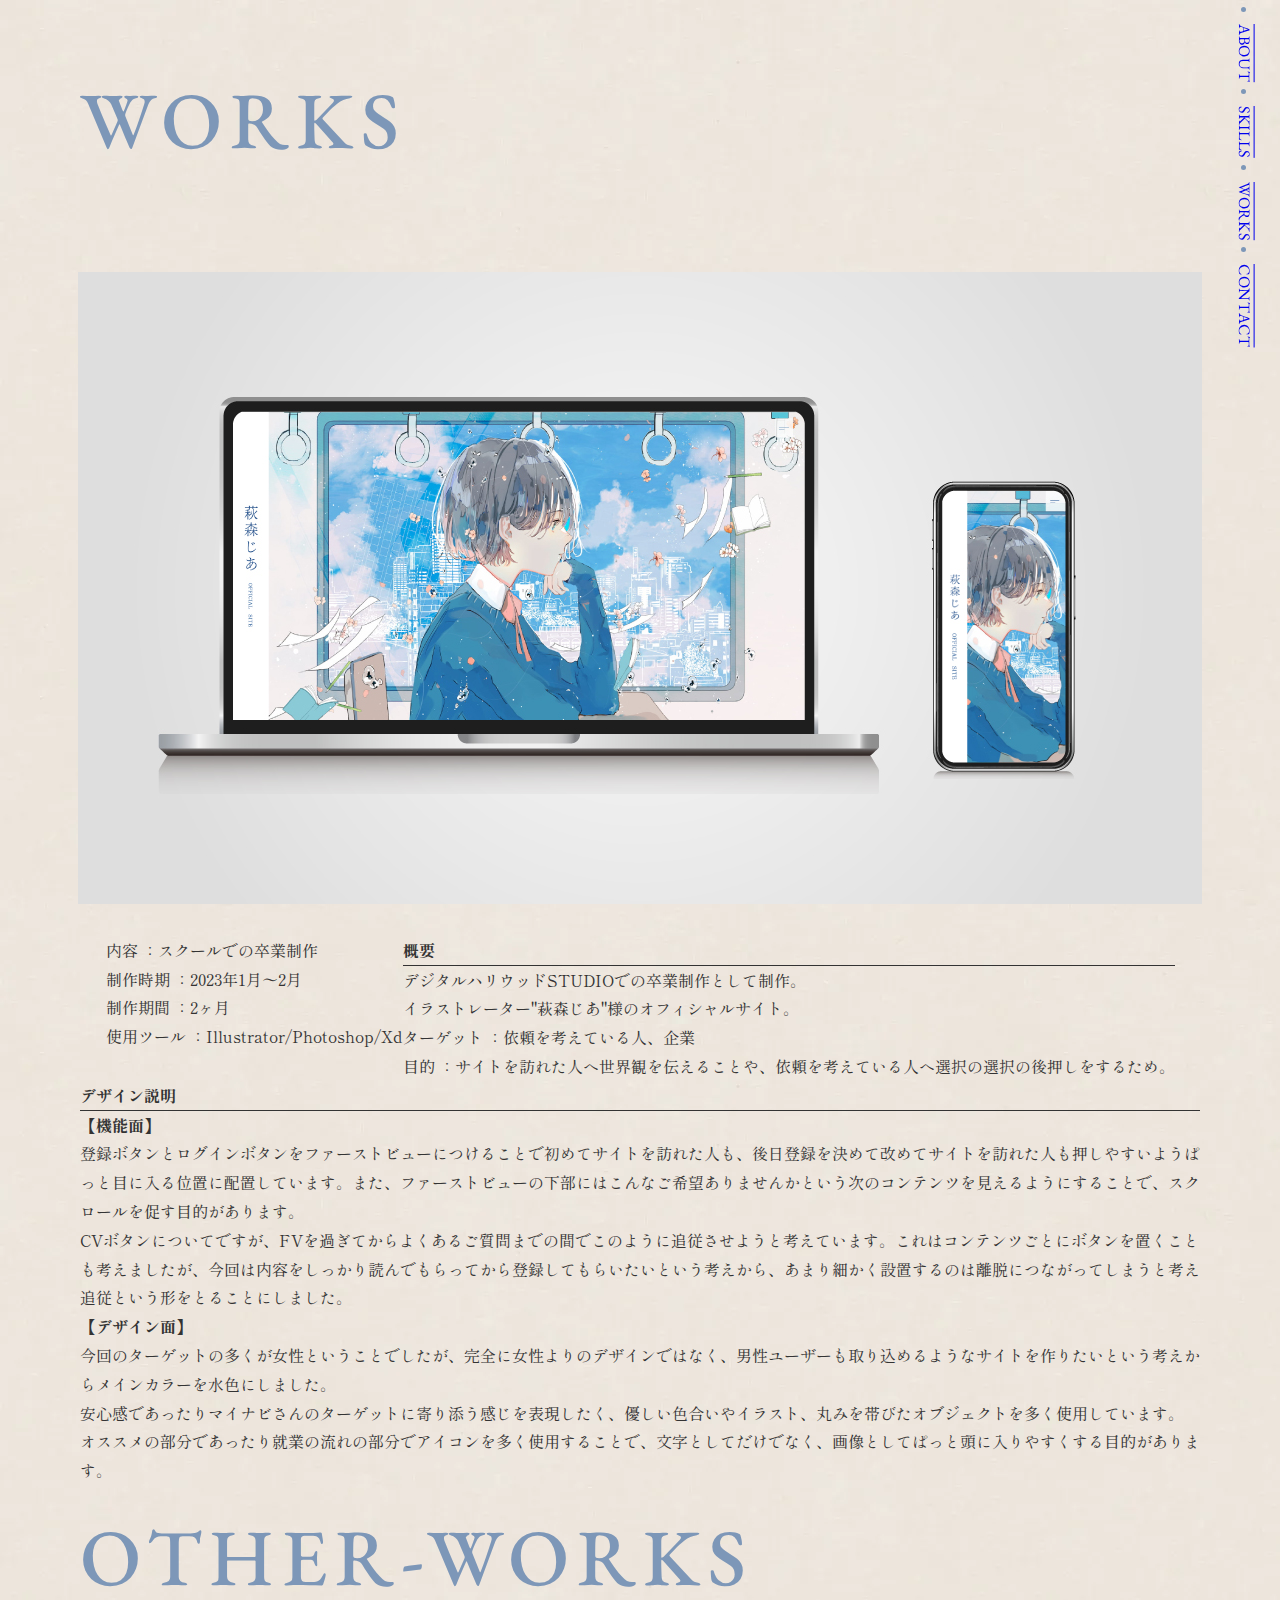
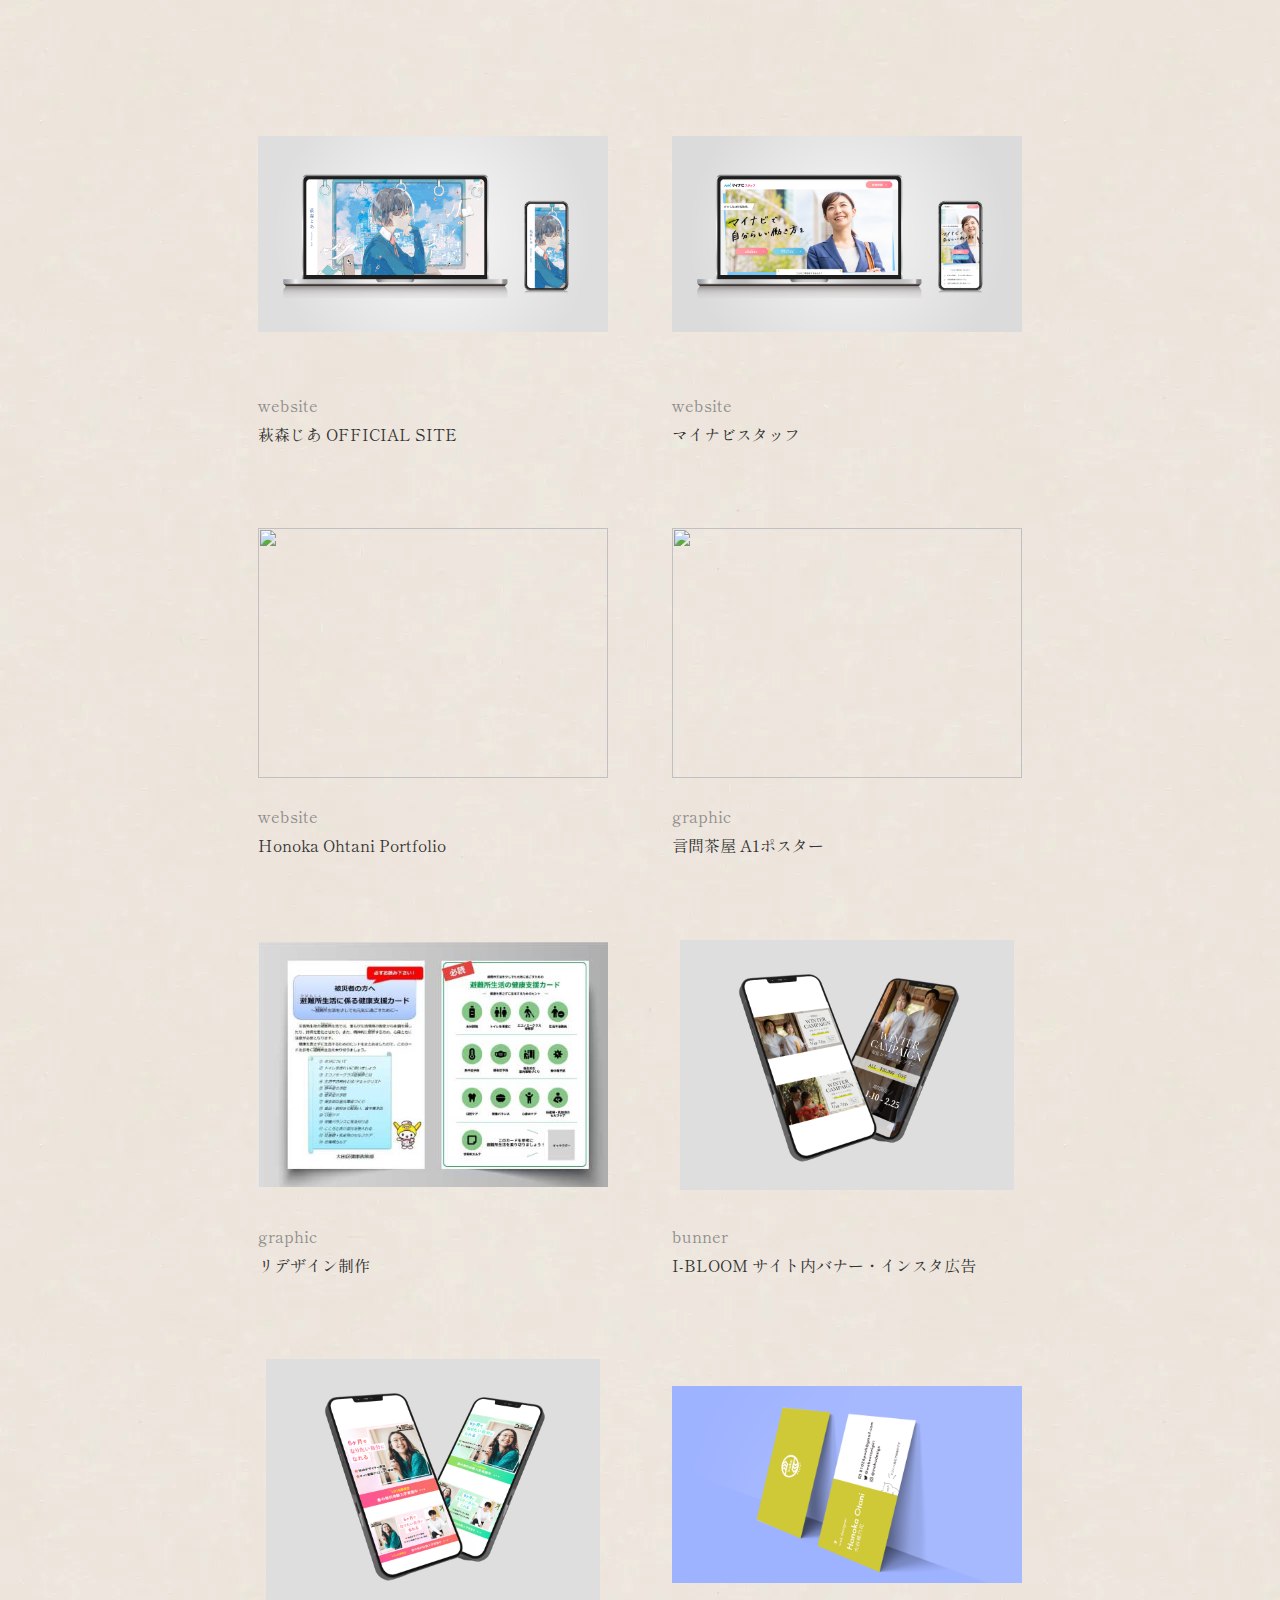
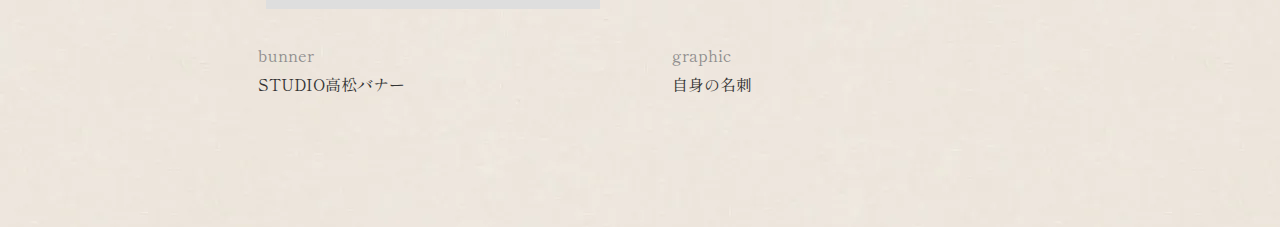
==== work1.html @ 738d22b2 "Added asset image" ====
<!DOCTYPE html>
<html lang="ja">
  <head>
    <meta charset="utf-8">
    <meta name="viewport" content="width=device-width,initial=scale=1" />
    <meta
      name="description"
      content="大谷穂乃花のポートフォリオサイトです。"
    />
    <meta property="og:url" content="http://www.mySite.com/" />
    <meta property="og:title" content="Honoka Ohtani Portfolio site" />
    <meta property="og:type" content="website" />
    <meta property="og:image" content=".jpg" />
    <meta property="og:site_name" content="Honoka Ohtani Portfolio site" />
    <meta property="og:locale" content="ja-JP" />
    <meta
      property="og:description"
      content="大谷穂乃花のポートフォリオサイトです。"
    />
    <meta name="twitter:card" content="summary" />
    <title>Honoka Ohtani Portfolio site</title>
    <link
      rel="stylesheet"
      href="https://cdnjs.cloudflare.com/ajax/libs/tailwindcss/2.2.19/tailwind.min.css"
    />
    <link rel="stylesheet" href="assets/css/reset.css" />
    <link rel="stylesheet" href="assets/css/style.css" />
    <link rel="stylesheet" href="assets/css/works.css" />
   
  </head>
  <body>
    <header>
      <section class="header" >
        <ul class="header-items" id="page-link">
         <li class="header-item">
          <a href=#about>
            ABOUT
          </a>
         </li>
         <li class="header-item">
          <a href=#skills>
            SKILLS
          </a>
         </li>
         <li class="header-item">
          <a href=#works>
            WORKS
          </a>
         </li>
         <li class="header-item">
          <a href=#contact>
            CONTACT
          </a>
         </li>
        </ul>
      </section>
    </header>
    <main class="works-page">
      <section class="work">
      <h2 class="section-title" id="works">
        WORKS
      </h2>
      <section class="work-wrapper max-w-screen-lg mx-auto w-full">
        <div class="mb-20">
          <img src="assets/img/work1.jpg" class="work-image w-full">
        </div>
        <div class="contents-wrap w-full mb-32">
          <dl class="contents-item">
            <dt class="contents-item__dt">
              内容
          </dt>
            <dd class="w-archive-item__dd">
              スクールでの卒業制作
            </dd>
          </dl> 
          <dl class="contents-item">
            <dt class="contents-item__dt">
              制作時期
          </dt>
            <dd class="w-archive-item__dd">
              2023年1月〜2月
            </dd>
          </dl> 
          <dl class="contents-item">
            <dt class="contents-item__dt">
              制作期間
          </dt>
            <dd class="w-archive-item__dd">
              2ヶ月
            </dd>
          </dl> 
          <dl class="contents-item">
            <dt class="contents-item__dt">
              使用ツール
          </dt>
            <dd class="w-archive-item__dd">
              Illustrator/Photoshop/Xd
            </dd>
          </dl> 
        </div> 
        <div class="contents-wrap w-full mb-28">
          <div class="detail-wrap">
            <h3 class="detail text-xl mb-8">概要</h3> 
            <p class="detail-text">
             デジタルハリウッドSTUDIOでの卒業制作として制作。<br>
             イラストレーター"萩森じあ"様のオフィシャルサイト。
            </p>
          </div>
          <div class="w-detail-wrap">
            <dl class="w-detail-item">
              <dt class="w-detail-item__dt">
               ターゲット
            </dt>
            <div class="w-detail__targer">
              <dd class="detail-item__dd">
                依頼を考えている人、企業
              </dd>
            </div>
            </dl> 
            <dl class="w-detail-item">
              <dt class="w-detail-item__dt">
               目的
            </dt>
              <dd class="detail-item__dd">
                サイトを訪れた人へ世界観を伝えることや、依頼を考えている人へ選択の選択の後押しをするため。
              </dd>
            </dl> 
          </div>
        </div>
        <div class="contents-wrap w-full mb-28">
          <h3 class="detail text-xl mb-8">デザイン説明</h3>
         <div class="detail-text">
          <h4>【機能面】</h4>
          <p class="detail-text__p">
            登録ボタンとログインボタンをファーストビューにつけることで初めてサイトを訪れた人も、後日登録を決めて改めてサイトを訪れた人も押しやすいようぱっと目に入る位置に配置しています。また、ファーストビューの下部にはこんなご希望ありませんかという次のコンテンツを見えるようにすることで、スクロールを促す目的があります。 
          </p>
          <p class="detail-text__p mb-8">
            CVボタンについてですが、FVを過ぎてからよくあるご質問までの間でこのように追従させようと考えています。これはコンテンツごとにボタンを置くことも考えましたが、今回は内容をしっかり読んでもらってから登録してもらいたいという考えから、あまり細かく設置するのは離脱につながってしまうと考え追従という形をとることにしました。
          </p>
          <h4>【デザイン面】</h4>
          <p class="detail-text__p">
            今回のターゲットの多くが女性ということでしたが、完全に女性よりのデザインではなく、男性ユーザーも取り込めるようなサイトを作りたいという考えからメインカラーを水色にしました。
          </p>
          <p class="detail-text__p">
            安心感であったりマイナビさんのターゲットに寄り添う感じを表現したく、優しい色合いやイラスト、丸みを帯びたオブジェクトを多く使用しています。
          </p>
          <p class="detail-text__p">
            オススメの部分であったり就業の流れの部分でアイコンを多く使用することで、文字としてだけでなく、画像としてぱっと頭に入りやすくする目的があります。
          </p>
         </div>  
        </div>
      </section>
        <section class="other-works mt-32">
          <h2 class="section-title">
            OTHER-WORKS
          </h2>
        <div class="work-wrapper">
          <div class="work-items">
             <a href="work1.html"><img src="assets/img/work1.jpg" class="work-image" width="350" height="250"></a>
              <p class="work-category">
                website
              </p>
              <p class="work-detail">
                萩森じあ&nbsp;OFFICIAL&nbsp;SITE
              </p>
          </div> 
          <div class="work-items">    
            <a href="work2.html"><img src="assets/img/work2.jpg" class="work-image" width="350" height="250"></a>
            <p class="work-category">
              website
            </p>
            <p class="work-detail">
              マイナビスタッフ
            </p>
          </div>  
          <div class="work-items">
            <a href="work3.html"><img src="assets/img/work3.jpg" class="work-image" width="350" height="250"></a>
            <p class="work-category">
              website
            </p>
            <p class="work-detail">
              Honoka&nbsp;Ohtani&nbsp;Portfolio
            </p>
          </div> 
          <div class="work-items">
            <a href="work4.html"><img src="assets/img/work4.jpg" class="work-image" width="350" height="250"></a>
            <p class="work-category">
              graphic
            </p>
            <p class="work-detail">
              言問茶屋&nbsp;A1ポスター
            </p>
          </div>
          <div class="work-items">
            <a href="work5.html"><img src="assets/img/work5.jpg" class="work-image" width="350" height="250"></a>
            <p class="work-category">
              graphic
            </p>
            <p class="work-detail">
              リデザイン制作
            </p>
          </div>
          <div class="work-items">
            <a href="work6.html"><img src="assets/img/work6.jpg" class="work-image" width="350" height="250"></a>
            <p class="work-category">
              bunner
            </p>
            <p class="work-detail">
              I-BLOOM&nbsp;サイト内バナー・インスタ広告
            </p>
          </div> 
          <div class="work-items">              
            <a href="work7.html"><img src="assets/img/work7.jpg" class="work-image" width="350" height="250"></a>
            <p class="work-category">
             bunner
            </p>
            <p class="work-detail">
             STUDIO高松バナー
            </p>
          </div>   
          <div class="work-items">          
            <a href="work8.html"><img src="assets/img/work9.png" class="work-image" width="350" height="250"></a>
            <p class="work-category">
              graphic
            </p>
            <p class="work-detail">
              自身の名刺
            </p>
          </div>        
         </div>
         </section>
    </main>
    <footer></footer>
  </body>
  <script src="https://code.jquery.com/jquery-3.4.1.min.js" integrity="sha256-CSXorXvZcTkaix6Yvo6HppcZGetbYMGWSFlBw8HfCJo=" crossorigin="anonymous"></script>
<script src="https://coco-factory.jp/ugokuweb/wp-content/themes/ugokuweb/data/8-2-2/js/8-2-2.js"></script>
</html>
---- assets/css/style.css ----
@charset "UTF-8";


@import url('https://fonts.googleapis.com/css2?family=EB+Garamond:wght@400;500&family=Outfit:wght@700&family=Playfair+Display:wght@700;900&family=Shippori+Mincho:wght@400;500&display=swap');



body{
  font-family: 'Shippori Mincho', serif;
  font-weight:400;
  color:#7d97b8;
  background-image: url(../img/bg.webp);
  letter-spacing: .05;
  line-height:1.8;
}
.first-view{
  height:100vh;
}

.header-items{
  display: flex;
    flex-direction: row;
    height: 100%;
    padding-top: 1.5rem;
    position: fixed;
    right: 1.4rem;
    top: 0;
    writing-mode: vertical-lr;
    z-index: 10;
}
.header-item{
  font-family: 'EB Garamond', serif;
  letter-spacing: 0.04em;
  margin-bottom: 1.5rem;
  font-size:1rem;
}
.fv-wrapper{
  position:relative;
}
.title-copy{
  position:absolute;
  transform: translateY(50%);
  font-size:10rem;
  padding-left:10vw;
  line-height: 1;
  z-index:10;
  font-family: 'Playfair Display', serif;
}
.background-copy{
  position:absolute;
  top:55vh;
  right:0;
  font-size:10rem;
  line-height: 0.8;
  color: transparent;
  -webkit-text-stroke: 1px #7d97b8;
  text-stroke: 1px #7d97b8;
  z-index:1;
  text-align: right;
  font-family: 'Playfair Display', serif;
  font-weight:700;
}


.section-title{
  font-size:5rem;
  margin-bottom:5rem;
  font-family: 'EB Garamond', serif;
  font-weight:500;
  letter-spacing: 0.1em;
}
.container{
  max-width:1280px;
  margin-top:20rem;
  margin-left: auto;
  margin-right: auto; 
}
.about{
  margin-top:15rem;
}

.about-wrapper{
  display:flex;
  justify-content: space-between;
  padding:0 5rem;
}
.about-img{
  border:solid 1px #7d97b8; 
  height:450px;
}
.introduction{
  margin-left:5rem;
}
.introduction__name{
  display:flex;
  margin:3rem 0;
  align-items: center;
}
.name{
  font-size:2rem;
}
.sns-icon{
  display:flex;
  align-items: flex-end;
}
.sns-icons__item{
  object-fit: cover;
    height: 1.2rem;
    margin: 0 1rem;
    width: auto;
}
.introduction__sentence{
  transform:translateY(20%);
}

@media screen and (max-width: 768px) {
  .about-wrapper{
    display:block;
    justify-content: space-between;
    padding:0 5rem;
  }
  .introduction{
    margin-left:0;
  }
  .introduction__name{
    display:flex;
    justify-content: space-between;
  }
 
}

.skill-wrapper{
  padding:0 6rem;
}
.skill-item{
  margin-bottom:4rem;
}
.skill-title{
  border-bottom:solid 1px #7d97b8;
  margin-bottom:3rem;
}
.skill-item-number{
  font-size:1rem;
  margin-right:1rem;
}
.skill-item-content{
  position:relative;
  font-size:3rem;
  font-family: 'EB Garamond', serif;
  font-weight:400;
  letter-spacing: 0.03em;
}
.skill-item-description__wrapper{
  margin:0 2rem;
}
.tools{
  margin-top:2rem;
  font-size:0.8rem;
  color:#8D8C8C;
}


.work-wrapper{
  display:flex;
  justify-content: center;
  flex-wrap:wrap
}
.work-items{
  margin:0 2rem;
  margin-bottom:5rem;
}
.work-image{
  margin-bottom:1.5rem;
  object-fit: contain;
}
.work-category{
  color:#8D8C8C;
}

.Form {
  margin-left: auto;
  margin-right: auto;
  max-width: 1520px;
  text-align: left;
}
@media screen and (max-width: 768px) {
  .Form {
    padding-top:5rem;
    margin: 0 3rem;
  }
}
.contact-message__text{
  margin: 5rem 4.5vw 7rem;
}
.Form-Item {
  margin:0 auto;
  padding-top: 24px;
  padding-bottom: 24px;
  justify-content: center;
}
@media screen and (max-width: 480px) {
  .contact-message__text{
    margin: 1rem 4.5vw;
  }
  .Form-Item {
    padding-left: 14px;
    padding-right: 14px;
    padding-top: 16px;
    padding-bottom: 16px;
    flex-wrap: wrap;
  }
}

@media screen and (max-width: 480px) {
  .Form-Item-Label {
    max-width: inherit;
    display: flex;
    align-items: center;
    font-size: 15px;
  }
}
@media screen and (max-width: 480px) {
  .Form-Item-Label.isMsg {
    margin-top: 0;
  }
}

@media screen and (max-width: 768px) {
  .Form-Item-Label-Required {
    border-radius: 4px;
    padding-top: 4px;
    padding-bottom: 4px;
    width: 32px;
  }
}
.Form-Item-Input{
  border: 1px solid #7d97b8;
  margin-left: 40px;
  padding-left: 1em;
  padding-right: 1em;
  height: 48px;
  flex: 1;
  max-width: 500px;
  font-size: 18px;
}
@media screen and (max-width: 768px) {
  .Form-Item-Input {
    margin-left: 0;
    margin-top: 18px;
    margin-left:0;
    height: 40px;
    flex: inherit;
    font-size: 15px;
  }
}
.Form-Item-Textarea {
  border: 1px solid #7d97b8;
  margin-left: 40px;
  padding-left: 1em;
  padding-right: 1em;
  height: 216px;
  flex: 1;
  width: 100%;
  max-width: 500px;
  font-size: 18px;
}
@media screen and (max-width: 768px) {
  .Form-Item-Textarea {
    margin-top: 18px;
    margin-left: 0;
    height: 200px;
    flex: inherit;
    font-size: 15px;
  }
}
.sp{
  display:none;
}
@media screen and (max-width: 768px) {
  .sp{
    display:block;
  }
}

.button1{
  border:solid 1px #7d97b8;
}
.button1__box{
  padding:1rem 4rem;
  letter-spacing: .5em;
}

.footer{ 
  text-align: center;
}
.footer-message{
  font-size: 4rem;
}
---- assets/css/works.css ----
@charset "UTF-8";

.works-page{
  margin:3rem 5rem;
}
.work-wrapper{
  color:#333;
}
.contents-wrap{
  text-align: left;
}
.contents-item{
  display:flex;
}
.contents-item__dt:after{
  content:"：";
}
.w-detail-item{
  display:flex;
}
.w-detail-item__dt:after{
  content:"：";
}
.detail{
 border-bottom:solid 1px #333; ; 
}
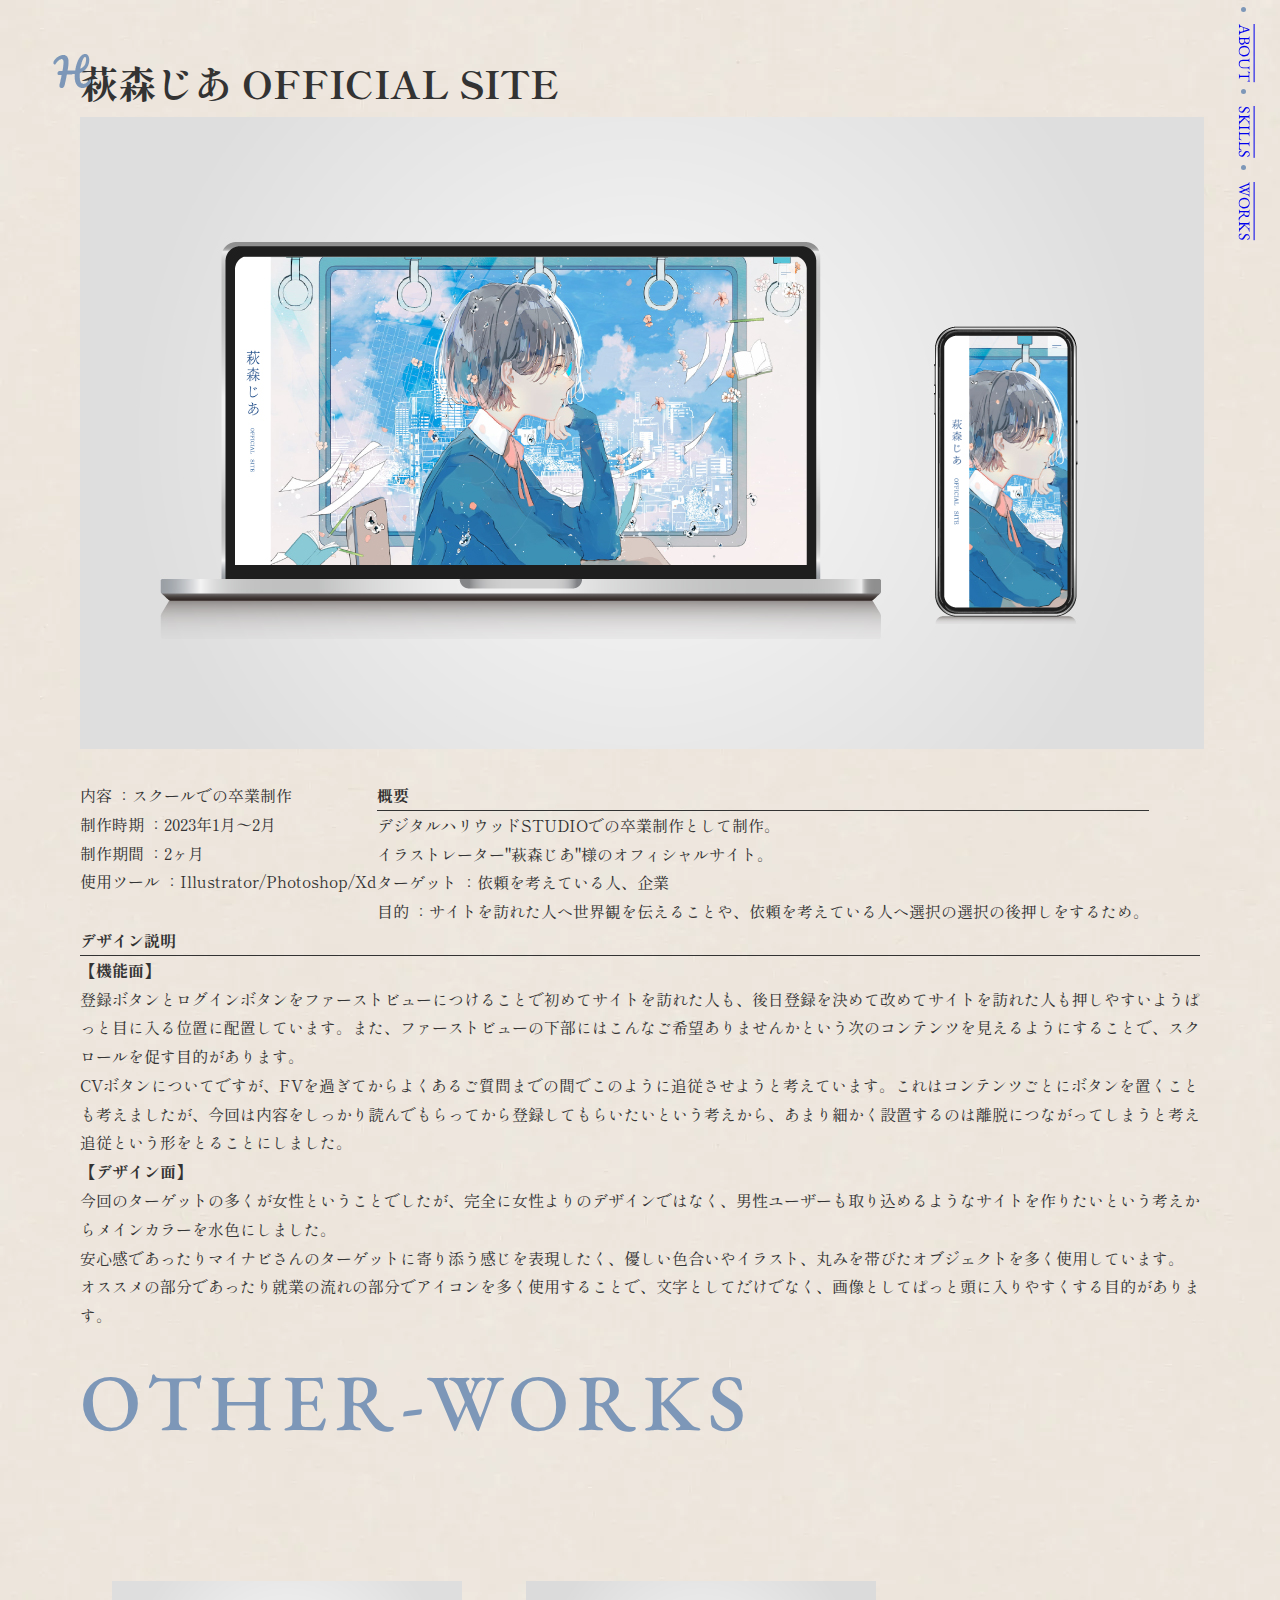
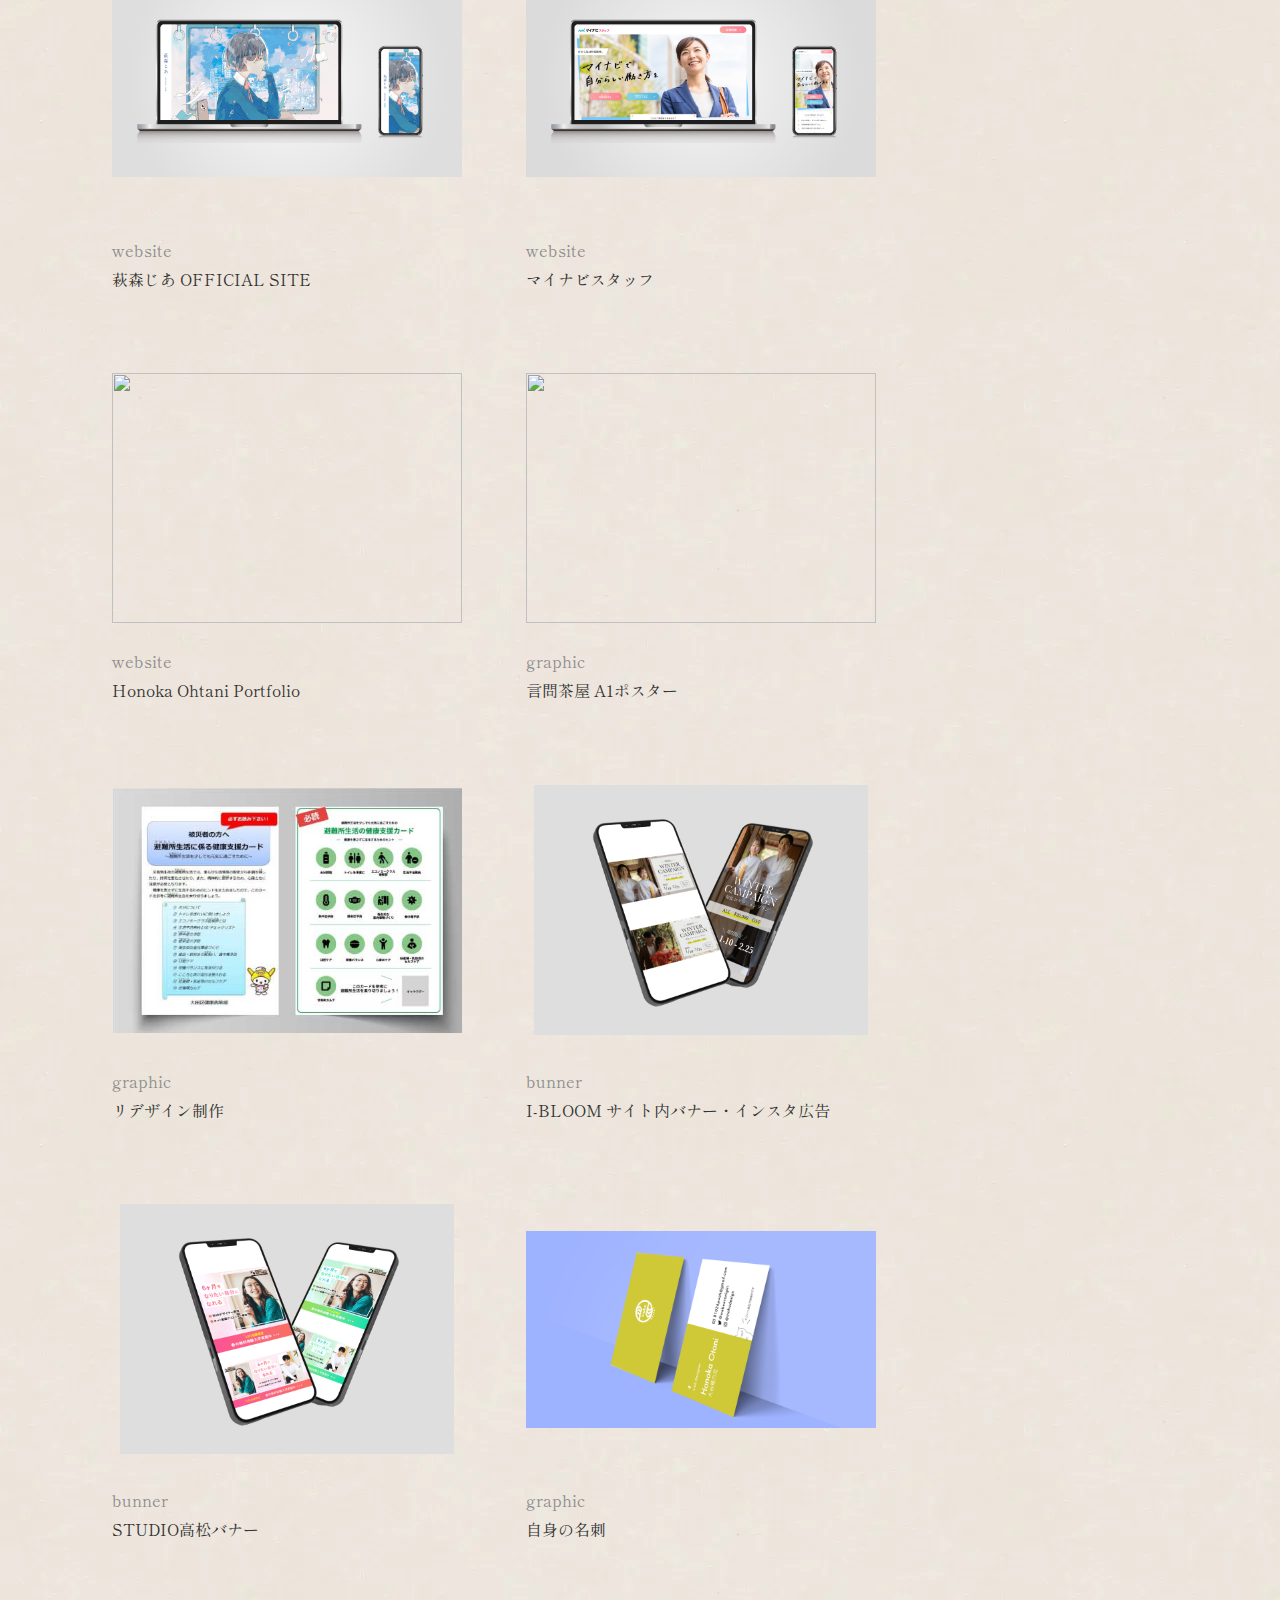
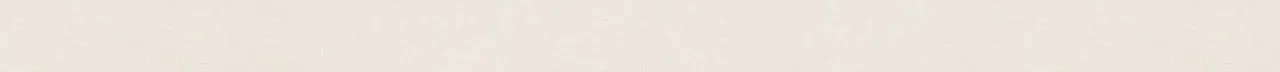
==== commit 586216e3: "add work-page" ====
--- a/work1.html
+++ b/work1.html
@@ -31,8 +31,13 @@
   <body>
     <header>
       <section class="header" >
+        <div class="logo">
+          <a href="index.html">
+            <img src="assets/img/logo.png">
+          </a>
+        </div>
         <ul class="header-items" id="page-link">
-         <li class="header-item">
+         <li class="header-item pt-4">
           <a href=#about>
             ABOUT
           </a>
@@ -45,11 +50,6 @@
          <li class="header-item">
           <a href=#works>
             WORKS
-          </a>
-         </li>
-         <li class="header-item">
-          <a href=#contact>
-            CONTACT
           </a>
          </li>
         </ul>
@@ -57,10 +57,10 @@
     </header>
     <main class="works-page">
       <section class="work">
-      <h2 class="section-title" id="works">
-        WORKS
-      </h2>
-      <section class="work-wrapper max-w-screen-lg mx-auto w-full">
+        <section class="work-wrapper max-w-screen-lg mx-auto w-full">
+        <h2 class="work-title pb-16" id="works">
+          萩森じあ OFFICIAL SITE
+        </h2>
         <div class="mb-20">
           <img src="assets/img/work1.jpg" class="work-image w-full">
         </div>
--- a/assets/css/style.css
+++ b/assets/css/style.css
@@ -12,6 +12,13 @@
   background-image: url(../img/bg.webp);
   letter-spacing: .05;
   line-height:1.8;
+}
+.logo{
+  padding-left:3rem;
+  position:fixed
+}
+.index-logo{
+  padding-top:3rem;
 }
 .first-view{
   height:100vh;
@@ -162,7 +169,7 @@
 
 .work-wrapper{
   display:flex;
-  justify-content: center;
+  justify-content: left;
   flex-wrap:wrap
 }
 .work-items{
@@ -177,118 +184,7 @@
   color:#8D8C8C;
 }
 
-.Form {
-  margin-left: auto;
-  margin-right: auto;
-  max-width: 1520px;
-  text-align: left;
-}
-@media screen and (max-width: 768px) {
-  .Form {
-    padding-top:5rem;
-    margin: 0 3rem;
-  }
-}
-.contact-message__text{
-  margin: 5rem 4.5vw 7rem;
-}
-.Form-Item {
-  margin:0 auto;
-  padding-top: 24px;
-  padding-bottom: 24px;
-  justify-content: center;
-}
-@media screen and (max-width: 480px) {
-  .contact-message__text{
-    margin: 1rem 4.5vw;
-  }
-  .Form-Item {
-    padding-left: 14px;
-    padding-right: 14px;
-    padding-top: 16px;
-    padding-bottom: 16px;
-    flex-wrap: wrap;
-  }
-}
 
-@media screen and (max-width: 480px) {
-  .Form-Item-Label {
-    max-width: inherit;
-    display: flex;
-    align-items: center;
-    font-size: 15px;
-  }
-}
-@media screen and (max-width: 480px) {
-  .Form-Item-Label.isMsg {
-    margin-top: 0;
-  }
-}
-
-@media screen and (max-width: 768px) {
-  .Form-Item-Label-Required {
-    border-radius: 4px;
-    padding-top: 4px;
-    padding-bottom: 4px;
-    width: 32px;
-  }
-}
-.Form-Item-Input{
-  border: 1px solid #7d97b8;
-  margin-left: 40px;
-  padding-left: 1em;
-  padding-right: 1em;
-  height: 48px;
-  flex: 1;
-  max-width: 500px;
-  font-size: 18px;
-}
-@media screen and (max-width: 768px) {
-  .Form-Item-Input {
-    margin-left: 0;
-    margin-top: 18px;
-    margin-left:0;
-    height: 40px;
-    flex: inherit;
-    font-size: 15px;
-  }
-}
-.Form-Item-Textarea {
-  border: 1px solid #7d97b8;
-  margin-left: 40px;
-  padding-left: 1em;
-  padding-right: 1em;
-  height: 216px;
-  flex: 1;
-  width: 100%;
-  max-width: 500px;
-  font-size: 18px;
-}
-@media screen and (max-width: 768px) {
-  .Form-Item-Textarea {
-    margin-top: 18px;
-    margin-left: 0;
-    height: 200px;
-    flex: inherit;
-    font-size: 15px;
-  }
-}
-.sp{
-  display:none;
-}
-@media screen and (max-width: 768px) {
-  .sp{
-    display:block;
-  }
-}
-
-.button1{
-  border:solid 1px #7d97b8;
-}
-.button1__box{
-  padding:1rem 4rem;
-  letter-spacing: .5em;
-}
 
 .footer{ 
   text-align: center;
--- a/assets/css/works.css
+++ b/assets/css/works.css
@@ -2,6 +2,10 @@
 
 .works-page{
   margin:3rem 5rem;
+}
+.work-title{
+  font-size:2.4rem;
+  text-align:left;
 }
 .work-wrapper{
   color:#333;
@@ -24,3 +28,7 @@
 .detail{
  border-bottom:solid 1px #333; ; 
 }
+.link-text{
+  font-weight:600;
+  border-bottom:solid 1px #333
+}
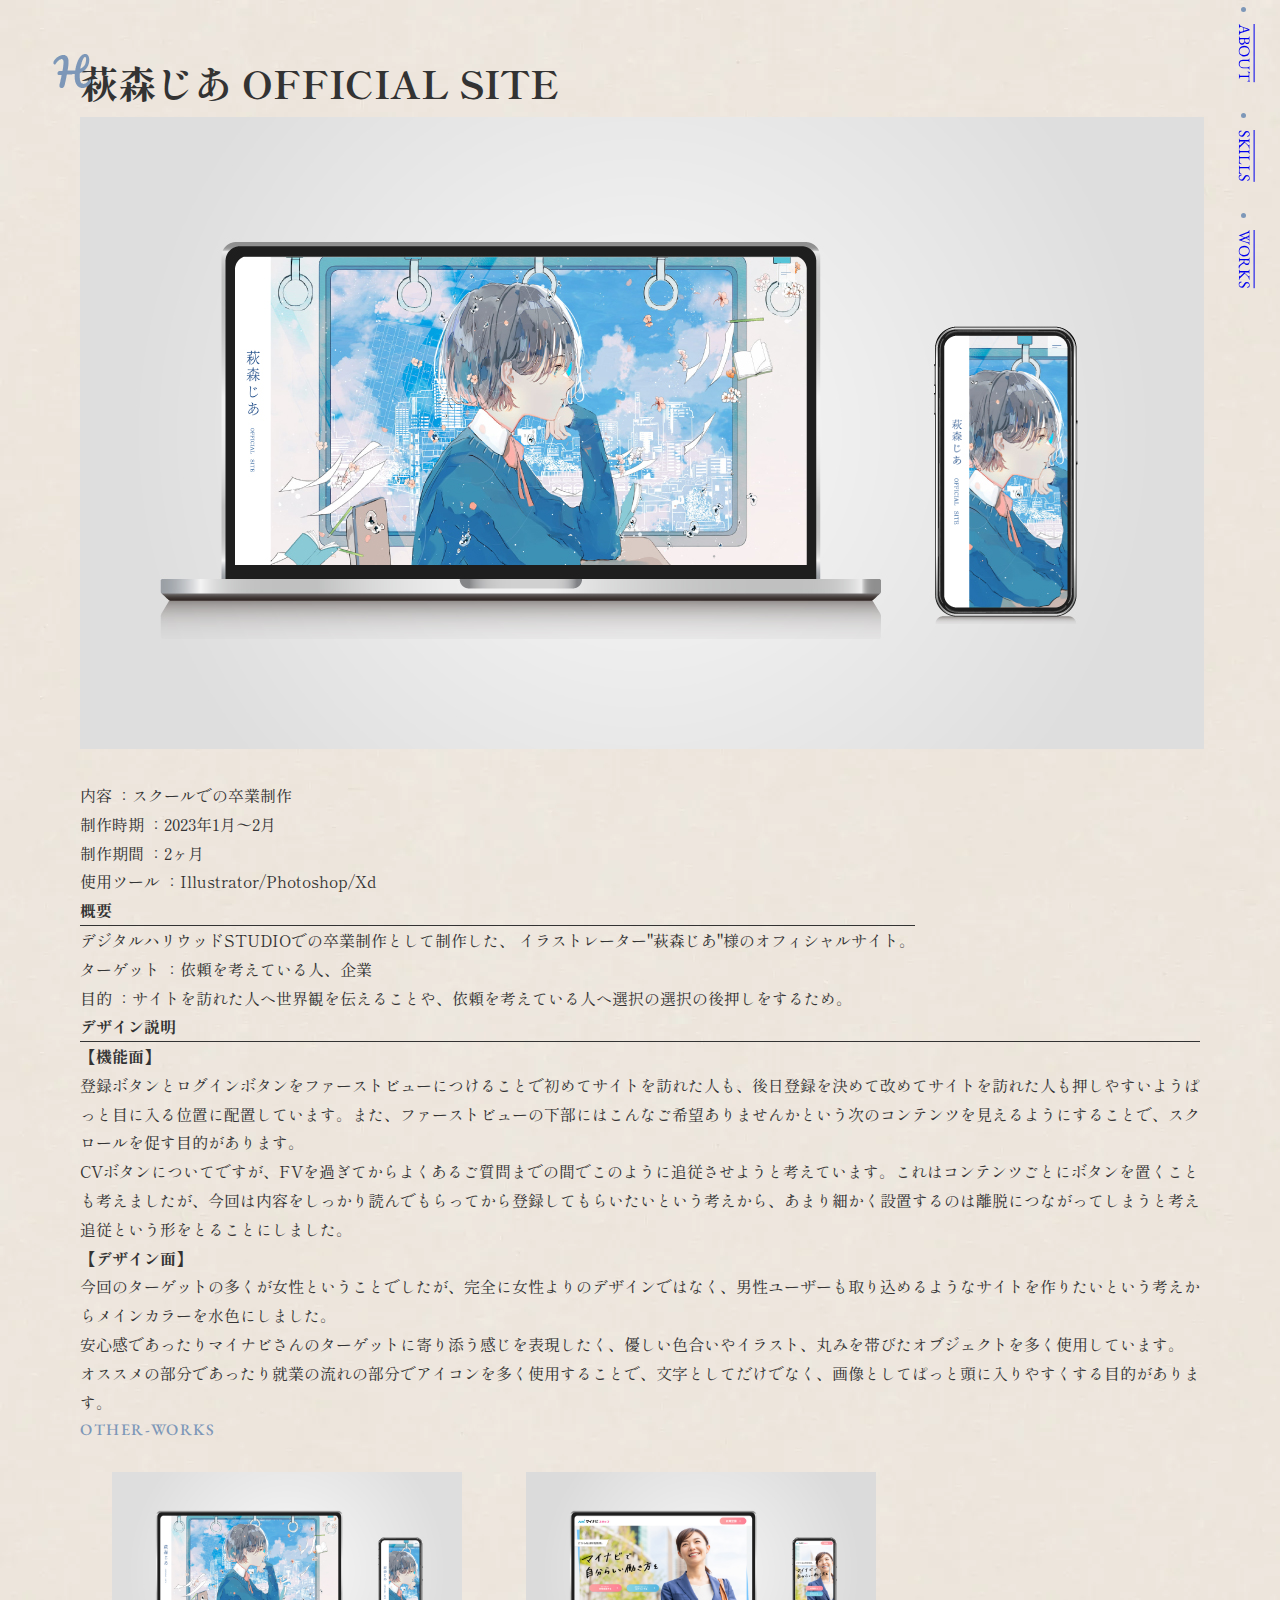
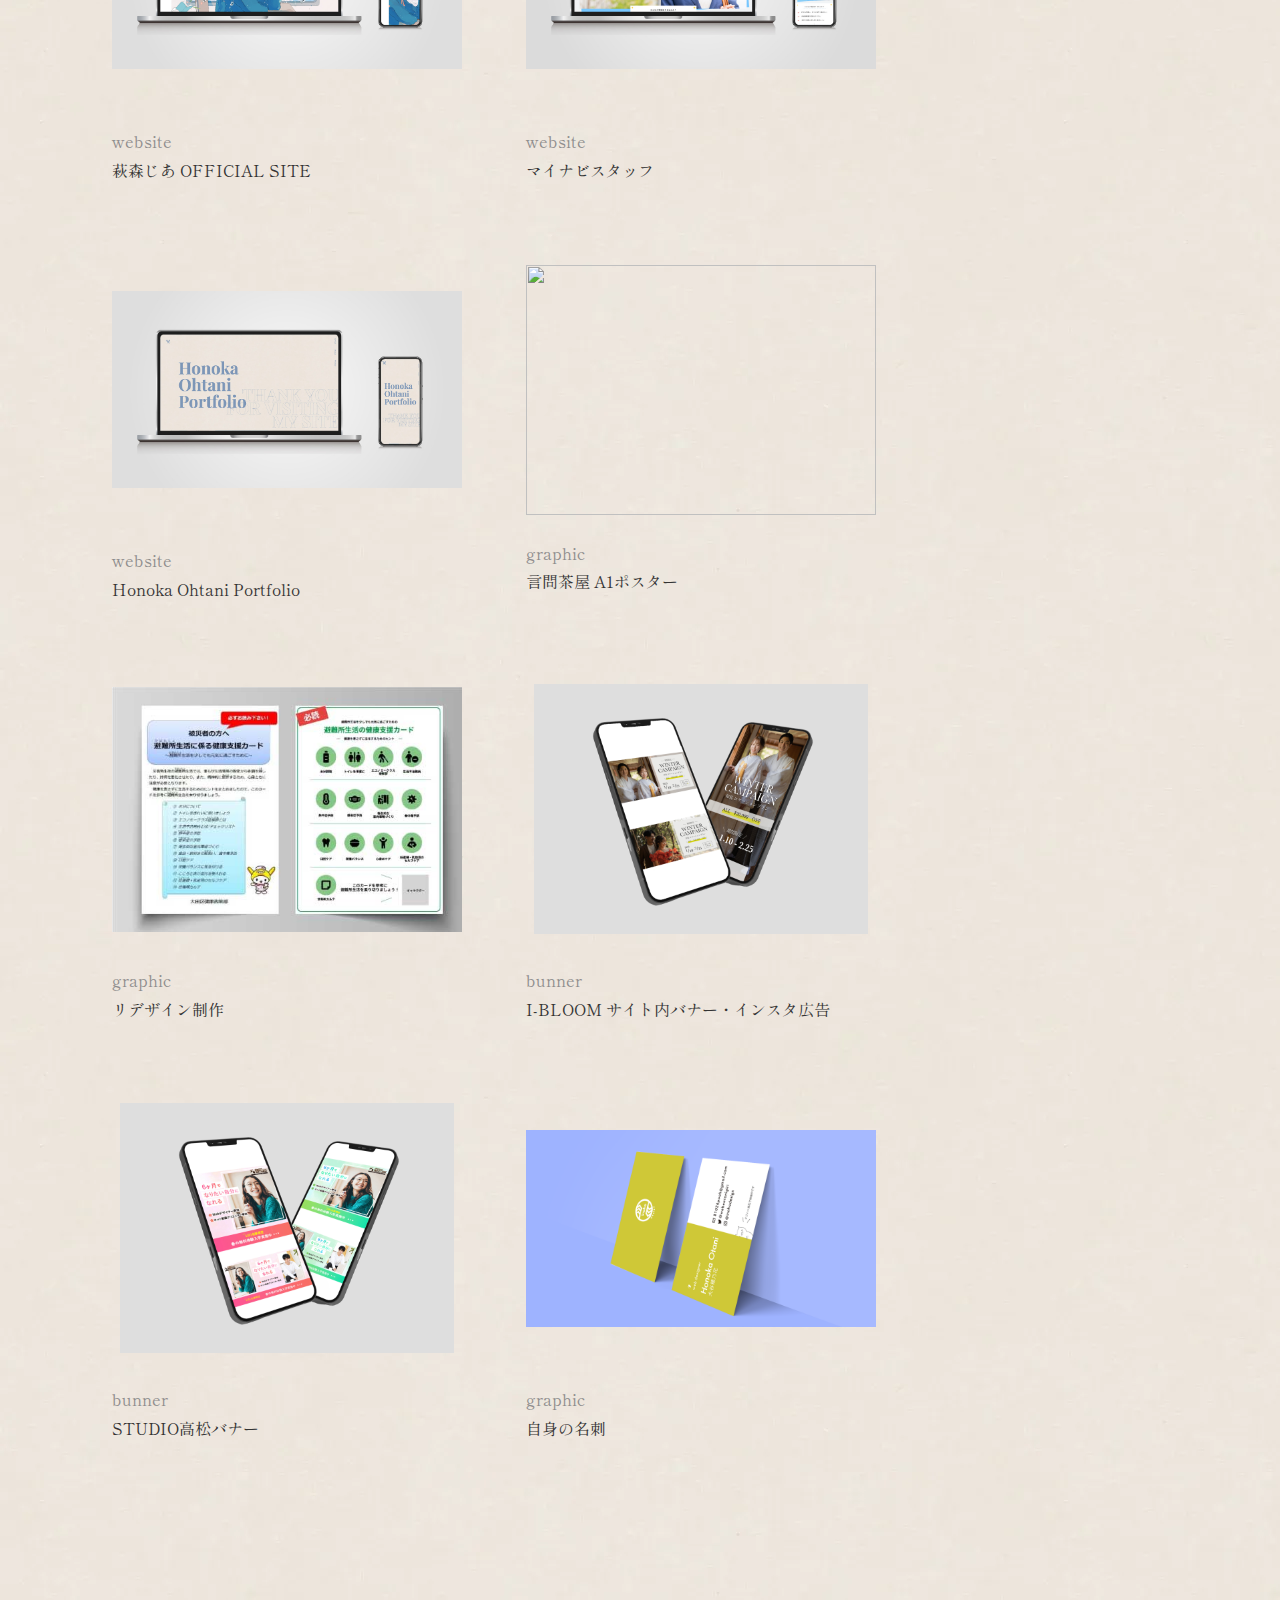
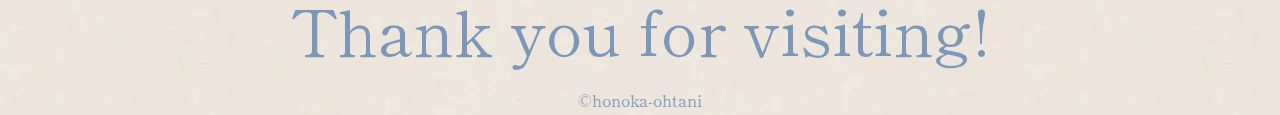
==== commit 89d06eca: "add favicon" ====
--- a/work1.html
+++ b/work1.html
@@ -19,6 +19,8 @@
     />
     <meta name="twitter:card" content="summary" />
     <title>Honoka Ohtani Portfolio site</title>
+    <link rel="icon" href="assets/img/favicon.ico">
+    <link rel="apple-touch-icon" href="assets/img/apple-touch-icon.png" sizes="180x180">
     <link
       rel="stylesheet"
       href="https://cdnjs.cloudflare.com/ajax/libs/tailwindcss/2.2.19/tailwind.min.css"
@@ -58,13 +60,13 @@
     <main class="works-page">
       <section class="work">
         <section class="work-wrapper max-w-screen-lg mx-auto w-full">
-        <h2 class="work-title pb-16" id="works">
+        <h2 class="work-title pb-8 md-16" id="works">
           萩森じあ OFFICIAL SITE
         </h2>
-        <div class="mb-20">
+        <div class="mb-8 md-20">
           <img src="assets/img/work1.jpg" class="work-image w-full">
         </div>
-        <div class="contents-wrap w-full mb-32">
+        <div class="contents-wrap w-full mb-20 md-32">
           <dl class="contents-item">
             <dt class="contents-item__dt">
               内容
@@ -98,11 +100,11 @@
             </dd>
           </dl> 
         </div> 
-        <div class="contents-wrap w-full mb-28">
+        <div class="contents-wrap w-full mb-8 md-28">
           <div class="detail-wrap">
             <h3 class="detail text-xl mb-8">概要</h3> 
             <p class="detail-text">
-             デジタルハリウッドSTUDIOでの卒業制作として制作。<br>
+             デジタルハリウッドSTUDIOでの卒業制作として制作した、
              イラストレーター"萩森じあ"様のオフィシャルサイト。
             </p>
           </div>
@@ -150,8 +152,8 @@
          </div>  
         </div>
       </section>
-        <section class="other-works mt-32">
-          <h2 class="section-title">
+        <section class="other-works mt-8 md:mt-32">
+          <h2 class="other-title">
             OTHER-WORKS
           </h2>
         <div class="work-wrapper">
@@ -230,7 +232,12 @@
          </div>
          </section>
     </main>
-    <footer></footer>
+    <footer class="footer w-full">
+      <div class="footer-message py-40">
+        Thank you for visiting! 
+      </div>
+     <small class="pb-8">©honoka-ohtani</small>
+    </footer>
   </body>
   <script src="https://code.jquery.com/jquery-3.4.1.min.js" integrity="sha256-CSXorXvZcTkaix6Yvo6HppcZGetbYMGWSFlBw8HfCJo=" crossorigin="anonymous"></script>
 <script src="https://coco-factory.jp/ugokuweb/wp-content/themes/ugokuweb/data/8-2-2/js/8-2-2.js"></script>
--- a/assets/css/style.css
+++ b/assets/css/style.css
@@ -21,7 +21,7 @@
   padding-top:3rem;
 }
 .first-view{
-  height:100vh;
+  height:100svh;
 }
 
 .header-items{
@@ -38,7 +38,7 @@
 .header-item{
   font-family: 'EB Garamond', serif;
   letter-spacing: 0.04em;
-  margin-bottom: 1.5rem;
+  margin-bottom: 3rem;
   font-size:1rem;
 }
 .fv-wrapper{
@@ -60,8 +60,8 @@
   font-size:10rem;
   line-height: 0.8;
   color: transparent;
-  -webkit-text-stroke: 1px #7d97b8;
-  text-stroke: 1px #7d97b8;
+  -webkit-text-stroke: 1px rgba(125,151,184,0.5);
+  text-stroke: 1px rgba(125,151,184,0.5);
   z-index:1;
   text-align: right;
   font-family: 'Playfair Display', serif;
@@ -76,6 +76,35 @@
   font-weight:500;
   letter-spacing: 0.1em;
 }
+
+@media screen and (max-width: 768px) {
+  .logo{
+    position:fixed;
+    top:1rem;
+    left:0.5rem;
+    padding:0;
+  }
+  .index-logo{
+    padding:1.5rem 0 0 1rem;
+  }
+  .title-copy{
+    transform:translateY(100%);
+    font-size:5rem;
+  }
+  .background-copy{
+    transform:translateY(50%);
+    font-size:3.5rem;
+  }
+ .header-items{
+  top:1rem;
+  right:1rem;
+ }
+ .header-item{
+  font-size:0.7rem;
+  margin-bottom: 1.5rem;
+ }
+
+}
 .container{
   max-width:1280px;
   margin-top:20rem;
@@ -121,10 +150,21 @@
 }
 
 @media screen and (max-width: 768px) {
+  .container{
+    max-width:350px;
+    margin-top:15rem;
+  }
+  .about{
+    margin-top:5rem;
+  }
+  .section-title{
+    font-size:3rem;
+    margin-bottom:3rem;
+  }
   .about-wrapper{
     display:block;
     justify-content: space-between;
-    padding:0 5rem;
+    padding:0;
   }
   .introduction{
     margin-left:0;
@@ -132,8 +172,17 @@
   .introduction__name{
     display:flex;
     justify-content: space-between;
-  }
- 
+    margin:2rem 0 0;
+  }
+  .name{
+    font-size:1.6rem;
+  }
+  .sns-icons__item{
+    object-fit: cover;
+      height: 1rem;
+      margin: 0.5rem;
+      width: auto;
+  }
 }
 
 .skill-wrapper{
@@ -165,7 +214,14 @@
   font-size:0.8rem;
   color:#8D8C8C;
 }
-
+@media screen and (max-width: 768px) {
+  .skill-wrapper{
+    padding:0rem;
+  }
+  .skill-item-content{
+    font-size:2rem;
+  }
+}
 
 .work-wrapper{
   display:flex;
@@ -192,7 +248,12 @@
 .footer-message{
   font-size: 4rem;
 }
-
-
-
-
+@media screen and (max-width: 768px) {
+  .footer-message{
+    font-size:2rem;
+  }
+}
+
+
+
+
--- a/assets/css/works.css
+++ b/assets/css/works.css
@@ -30,5 +30,25 @@
 }
 .link-text{
   font-weight:600;
-  border-bottom:solid 1px #333
+  border-bottom:solid 1px #333;
 }
+.other-title{
+  font-family: 'EB Garamond', serif;
+    font-weight: 500;
+    letter-spacing: 0.1em;
+}
+@media screen and (max-width: 768px) {
+  .works-page{
+    margin:8rem 2rem 0rem;
+  }
+  .work-title{
+    font-size:1.8rem;
+    line-height: 1.2;
+    text-align:left;
+  }
+  .other-title{
+    font-size:3rem;
+    line-height:1;
+    margin-bottom:4rem;
+  }
+}
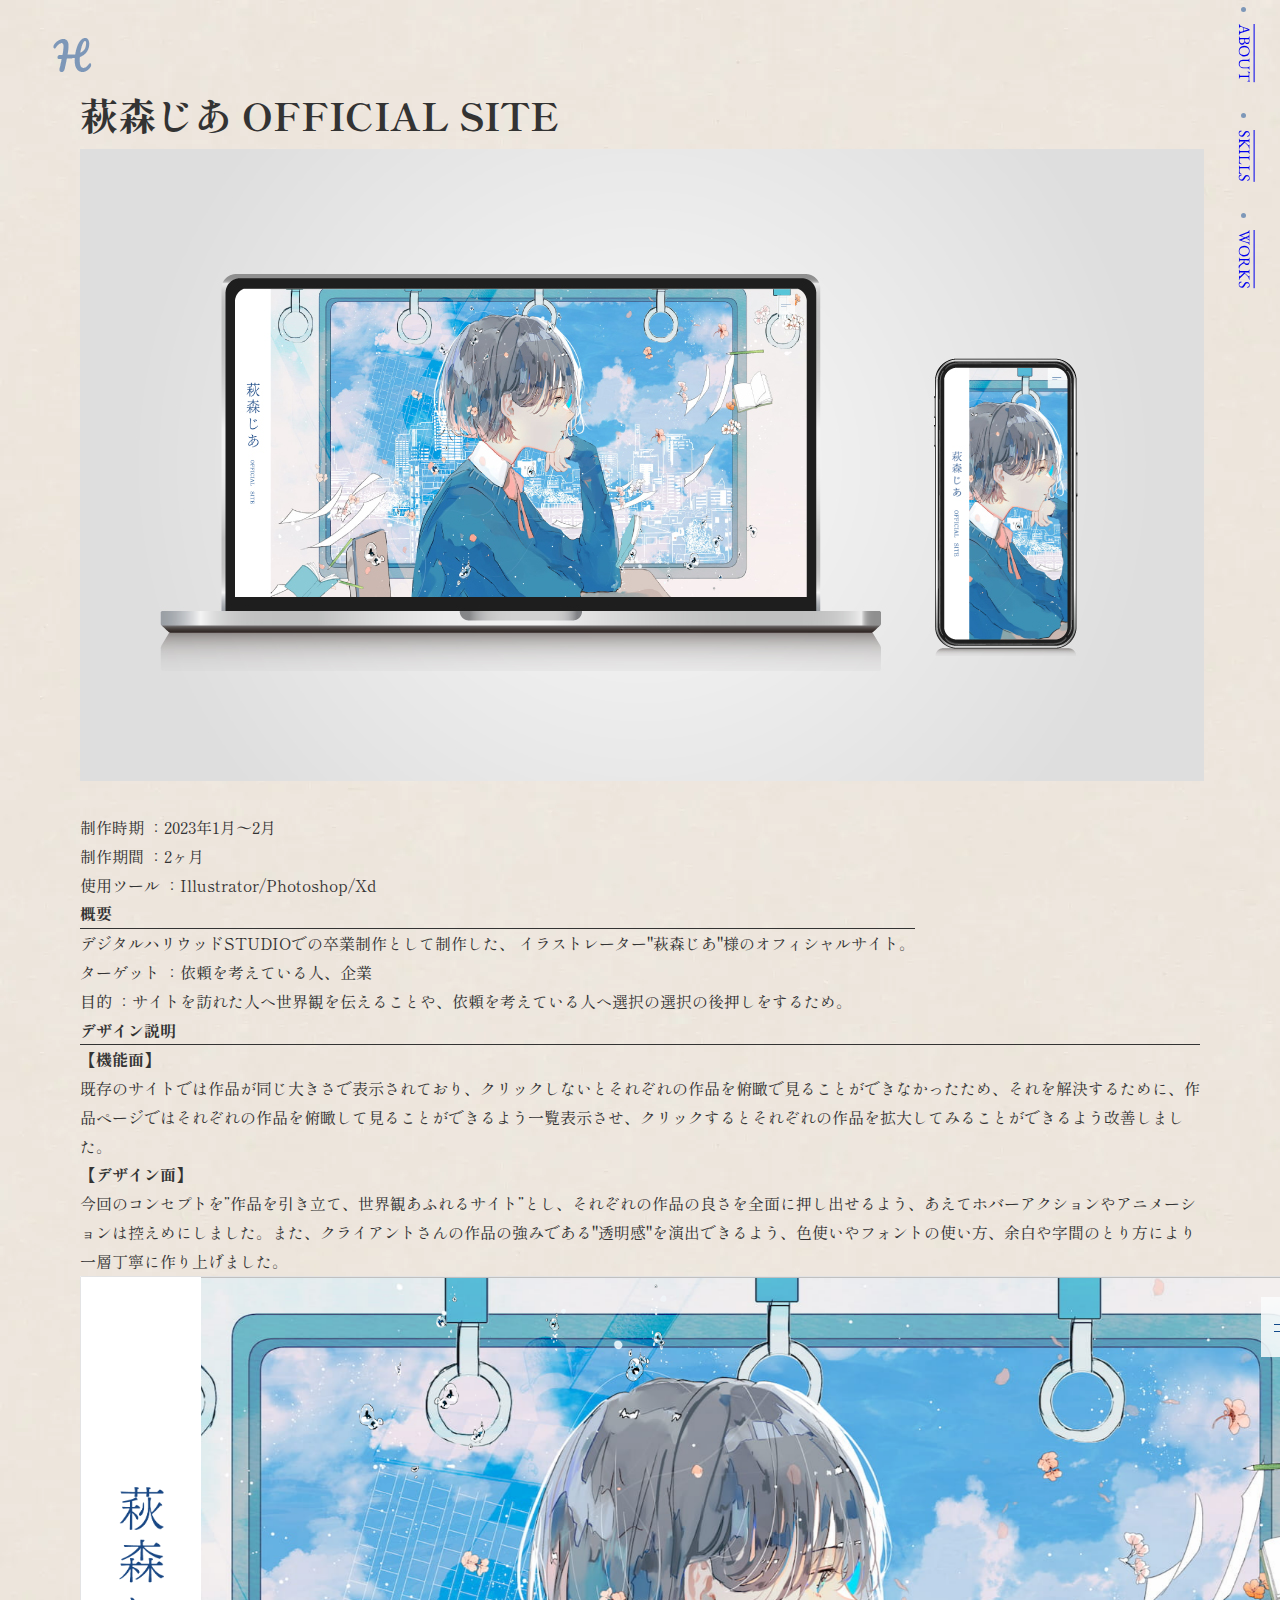
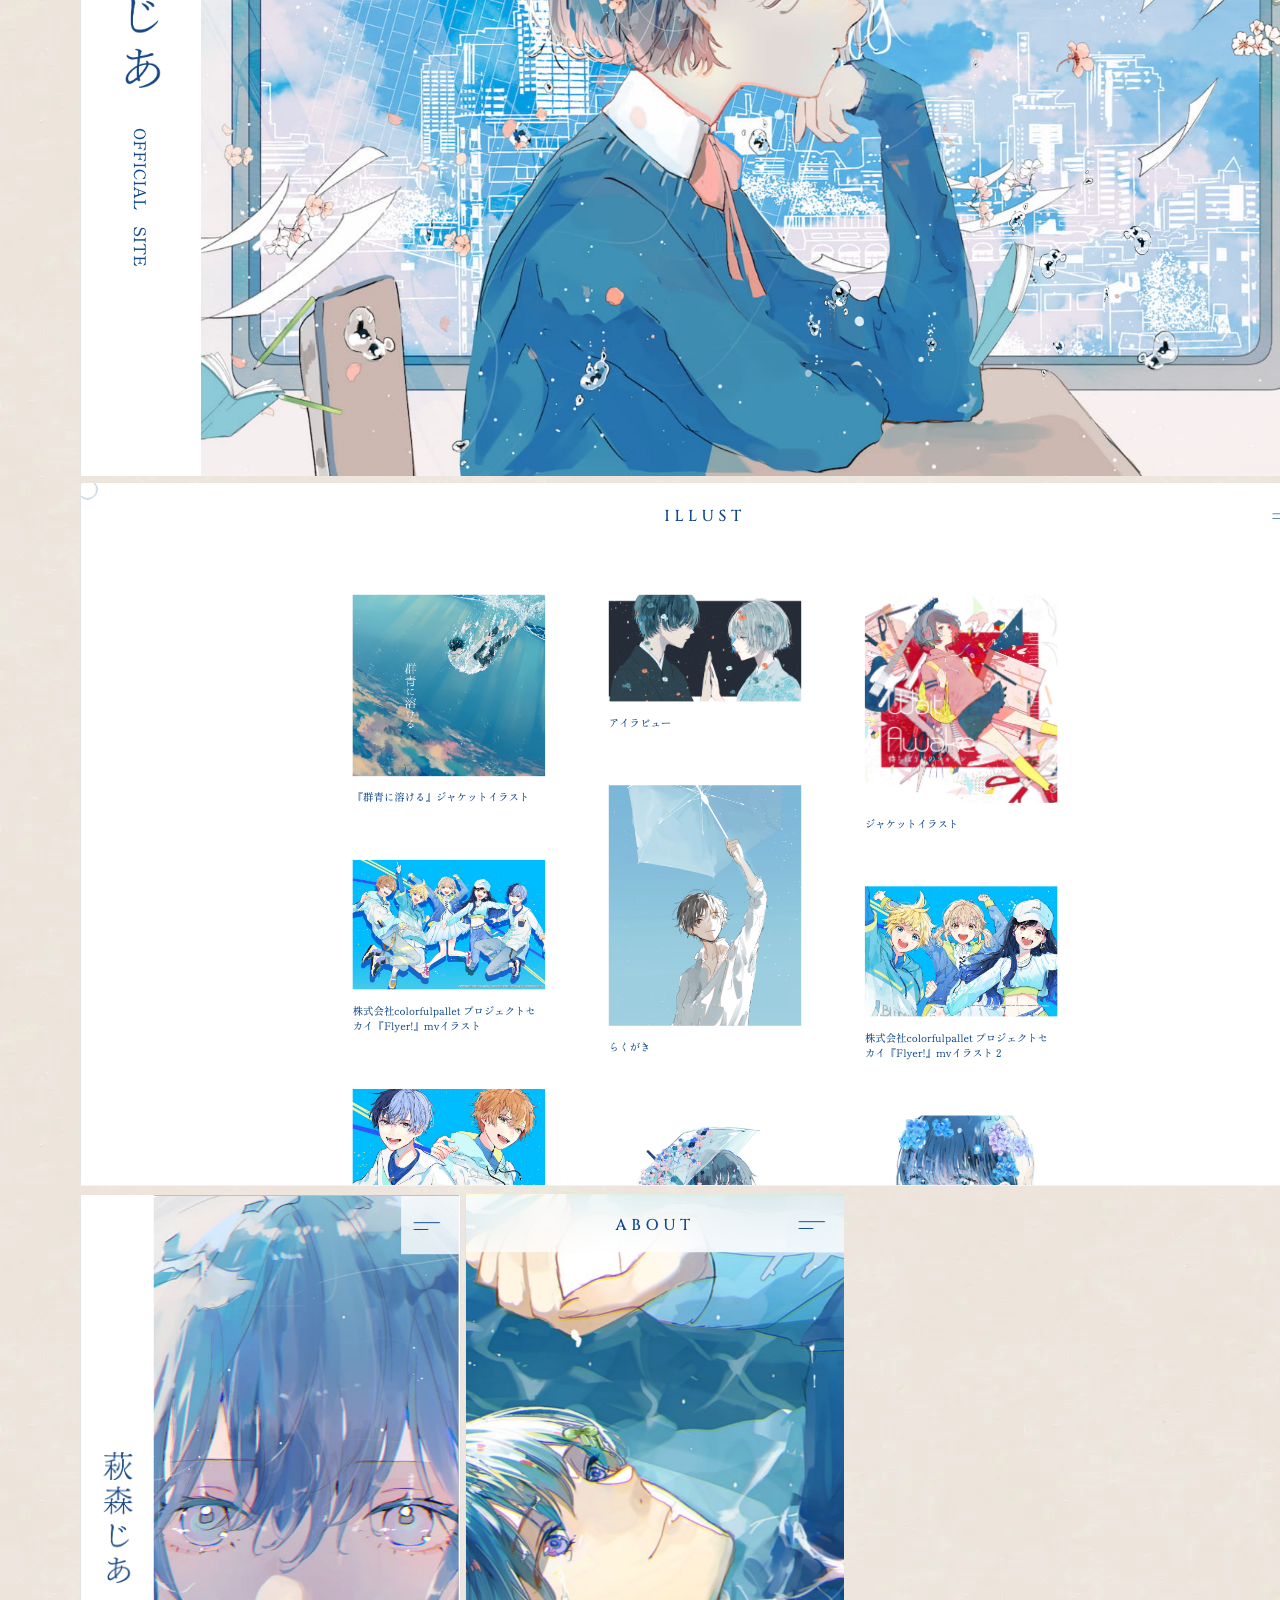
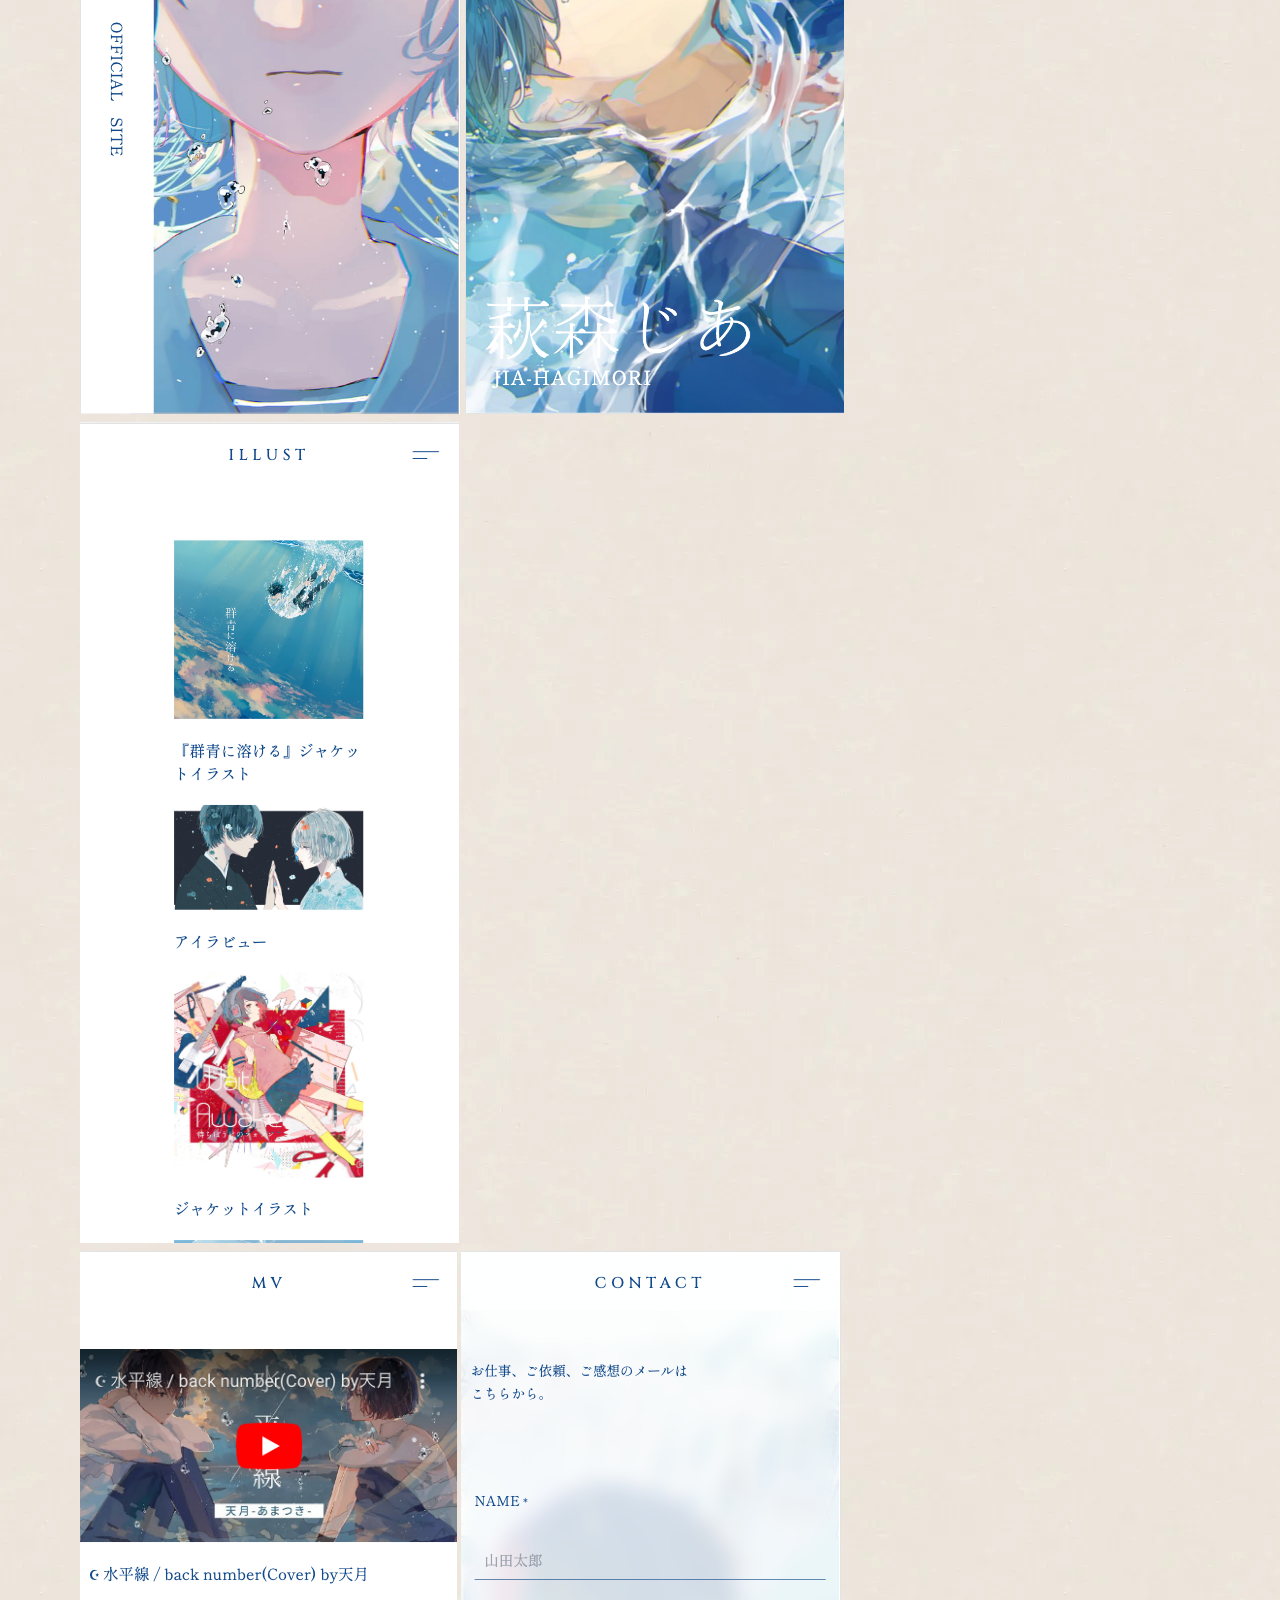
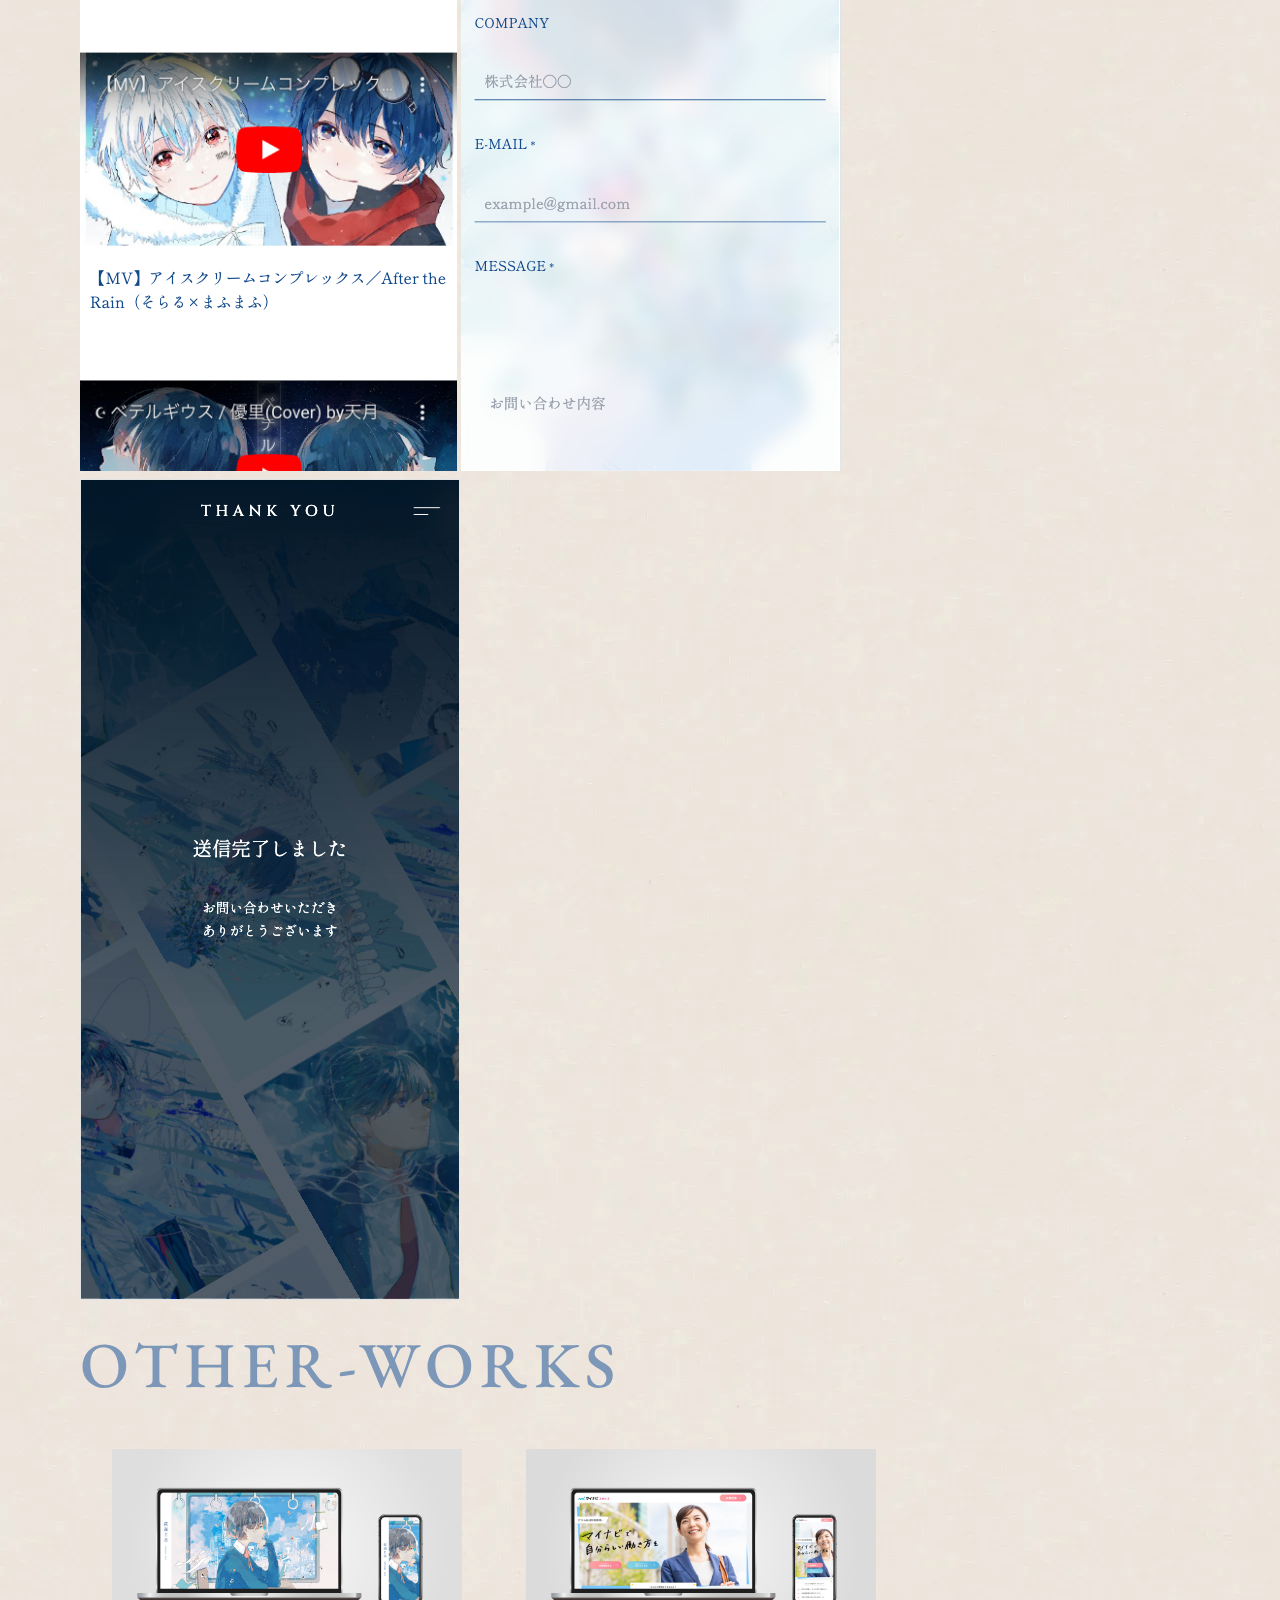
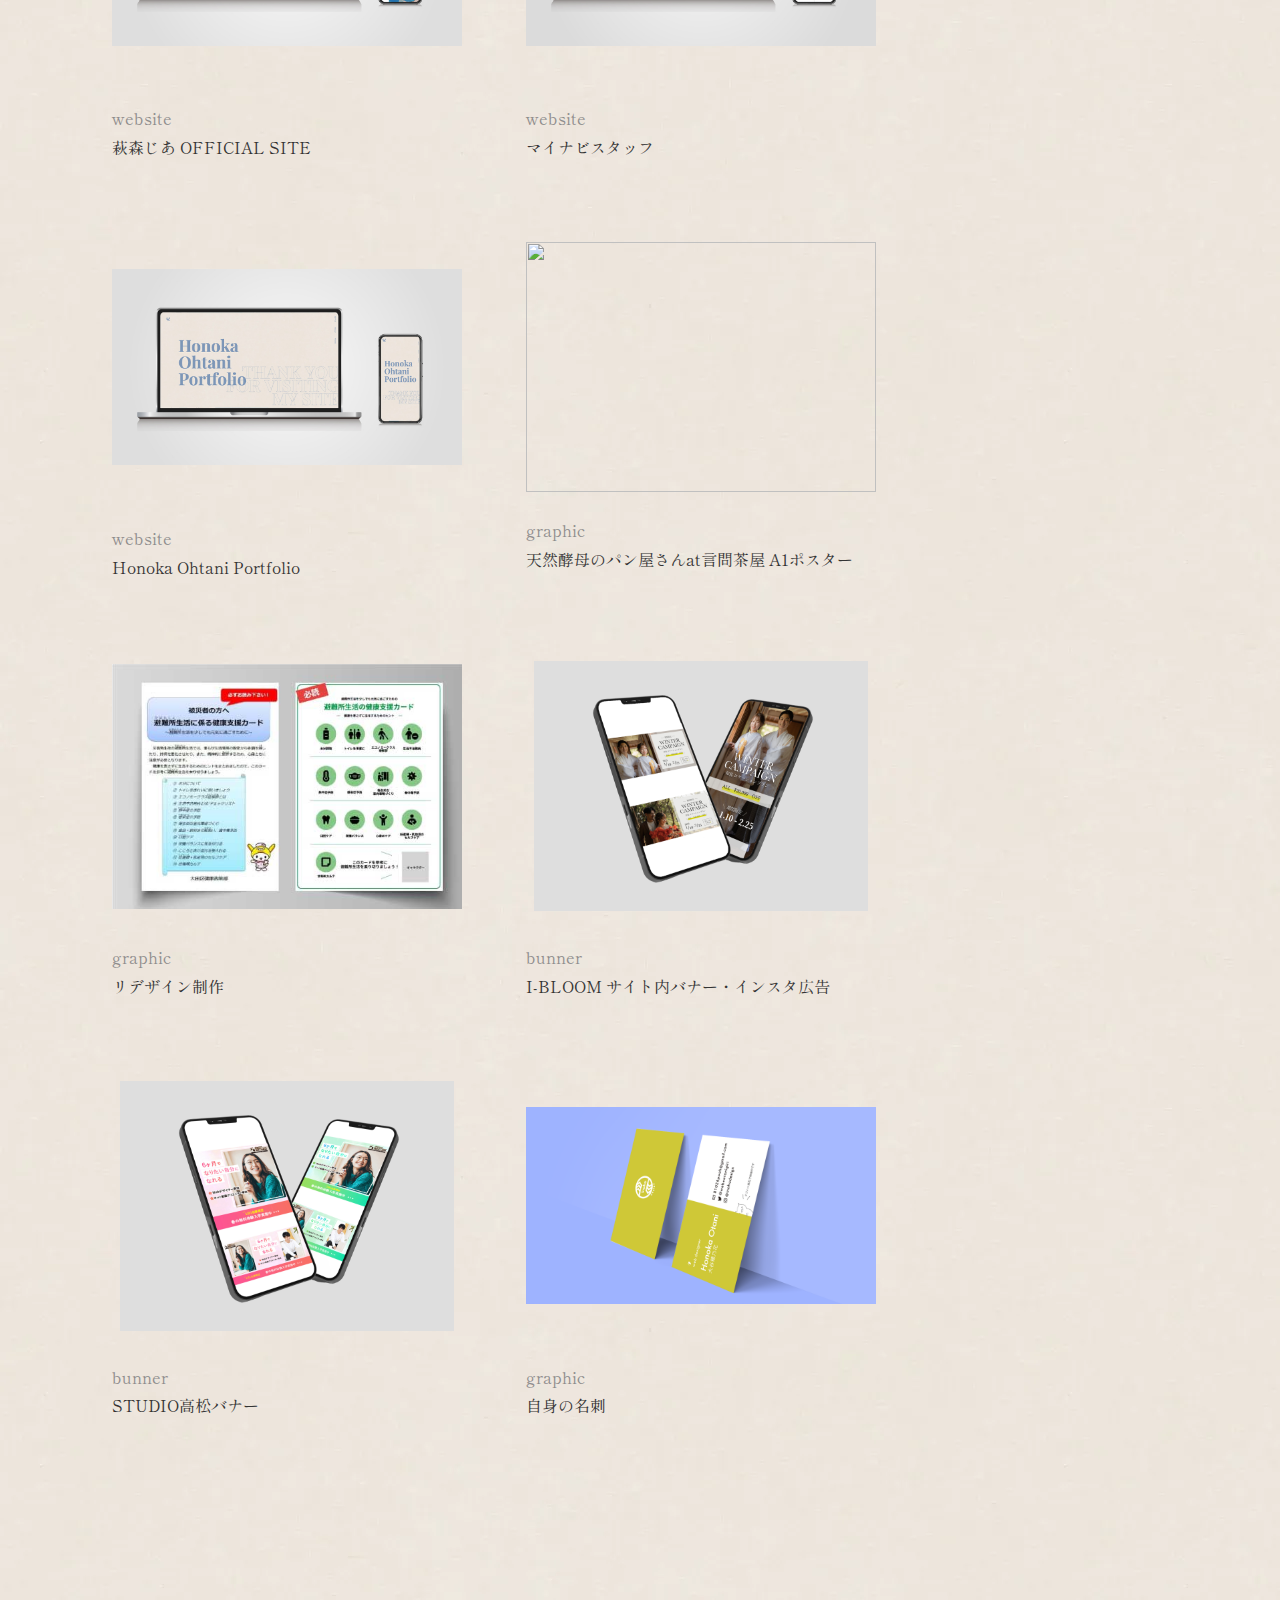
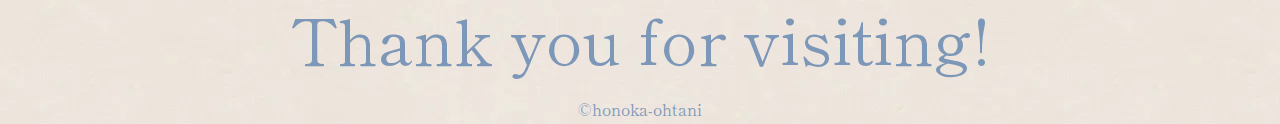
==== commit 2457884e: "add work image" ====
--- a/work1.html
+++ b/work1.html
@@ -66,15 +66,7 @@
         <div class="mb-8 md-20">
           <img src="assets/img/work1.jpg" class="work-image w-full">
         </div>
-        <div class="contents-wrap w-full mb-20 md-32">
-          <dl class="contents-item">
-            <dt class="contents-item__dt">
-              内容
-          </dt>
-            <dd class="w-archive-item__dd">
-              スクールでの卒業制作
-            </dd>
-          </dl> 
+        <div class="contents-wrap w-full mb-20 md:mb-32"> 
           <dl class="contents-item">
             <dt class="contents-item__dt">
               制作時期
@@ -100,7 +92,7 @@
             </dd>
           </dl> 
         </div> 
-        <div class="contents-wrap w-full mb-8 md-28">
+        <div class="contents-wrap w-full mb-8 md:mb-28">
           <div class="detail-wrap">
             <h3 class="detail text-xl mb-8">概要</h3> 
             <p class="detail-text">
@@ -134,25 +126,30 @@
          <div class="detail-text">
           <h4>【機能面】</h4>
           <p class="detail-text__p">
-            登録ボタンとログインボタンをファーストビューにつけることで初めてサイトを訪れた人も、後日登録を決めて改めてサイトを訪れた人も押しやすいようぱっと目に入る位置に配置しています。また、ファーストビューの下部にはこんなご希望ありませんかという次のコンテンツを見えるようにすることで、スクロールを促す目的があります。 
+            既存のサイトでは作品が同じ大きさで表示されており、クリックしないとそれぞれの作品を俯瞰で見ることができなかったため、それを解決するために、作品ページではそれぞれの作品を俯瞰して見ることができるよう一覧表示させ、クリックするとそれぞれの作品を拡大してみることができるよう改善しました。
           </p>
-          <p class="detail-text__p mb-8">
-            CVボタンについてですが、FVを過ぎてからよくあるご質問までの間でこのように追従させようと考えています。これはコンテンツごとにボタンを置くことも考えましたが、今回は内容をしっかり読んでもらってから登録してもらいたいという考えから、あまり細かく設置するのは離脱につながってしまうと考え追従という形をとることにしました。
-          </p>
-          <h4>【デザイン面】</h4>
+          <h4 class="mt-4" >【デザイン面】</h4>
           <p class="detail-text__p">
-            今回のターゲットの多くが女性ということでしたが、完全に女性よりのデザインではなく、男性ユーザーも取り込めるようなサイトを作りたいという考えからメインカラーを水色にしました。
-          </p>
-          <p class="detail-text__p">
-            安心感であったりマイナビさんのターゲットに寄り添う感じを表現したく、優しい色合いやイラスト、丸みを帯びたオブジェクトを多く使用しています。
-          </p>
-          <p class="detail-text__p">
-            オススメの部分であったり就業の流れの部分でアイコンを多く使用することで、文字としてだけでなく、画像としてぱっと頭に入りやすくする目的があります。
+            今回のコンセプトを”作品を引き立て、世界観あふれるサイト”とし、それぞれの作品の良さを全面に押し出せるよう、あえてホバーアクションやアニメーションは控えめにしました。また、クライアントさんの作品の強みである"透明感"を演出できるよう、色使いやフォントの使い方、余白や字間のとり方により一層丁寧に作り上げました。
           </p>
          </div>  
         </div>
+        <div class="contents-wrap w-full mb-8">
+          <img src="assets/img/work1-1.png" class="w-full">
+          <img src="assets/img/work1-2.png" class="w-full pt-8">
+        </div>
+        <div class="contents-wrap w-full flex mb-8">
+          <img src="assets/img/work1-3.png" class="w-1/3 px-4">
+          <img src="assets/img/work1-4.png" class="w-1/3 px-4">
+          <img src="assets/img/work1-5.png" class="w-1/3 px-4">
+        </div>
+        <div class="contents-wrap w-full flex mb-8">
+          <img src="assets/img/work1-6.png" class="w-1/3 px-4">
+          <img src="assets/img/work1-7.png" class="w-1/3 px-4">
+          <img src="assets/img/work1-8.png" class="w-1/3 px-4">
+        </div>
       </section>
-        <section class="other-works mt-8 md:mt-32">
+        <section class="other-works mt-16 md:mt-32">
           <h2 class="other-title">
             OTHER-WORKS
           </h2>
@@ -190,7 +187,7 @@
               graphic
             </p>
             <p class="work-detail">
-              言問茶屋&nbsp;A1ポスター
+              天然酵母のパン屋さんat言問茶屋&nbsp;A1ポスター
             </p>
           </div>
           <div class="work-items">
--- a/assets/css/style.css
+++ b/assets/css/style.css
@@ -121,7 +121,8 @@
   padding:0 5rem;
 }
 .about-img{
-  border:solid 1px #7d97b8; 
+  border:solid 1px #7d97b8;
+  width:400px; 
   height:450px;
 }
 .introduction{
@@ -145,21 +146,24 @@
     margin: 0 1rem;
     width: auto;
 }
-.introduction__sentence{
-  transform:translateY(20%);
-}
+
 
 @media screen and (max-width: 768px) {
   .container{
-    max-width:350px;
-    margin-top:15rem;
+    max-width:300px;
+    margin-top:10rem;
   }
   .about{
     margin-top:5rem;
   }
+  .about-img{
+  width:300px; 
+  height:350px;
+  margin:0 auto;
+}
   .section-title{
-    font-size:3rem;
-    margin-bottom:3rem;
+    font-size:2.5rem;
+    margin-bottom:2rem;
   }
   .about-wrapper{
     display:block;
@@ -172,10 +176,15 @@
   .introduction__name{
     display:flex;
     justify-content: space-between;
-    margin:2rem 0 0;
+    margin:1.5rem 0 0;
+  }
+  .introduction__sentence{
+    margin-top:2rem;
+    font-size:1rem;
+    letter-spacing: 1;
   }
   .name{
-    font-size:1.6rem;
+    font-size:1.4rem;
   }
   .sns-icons__item{
     object-fit: cover;
@@ -215,11 +224,17 @@
   color:#8D8C8C;
 }
 @media screen and (max-width: 768px) {
+  .skill-title{
+  margin-bottom:2rem;
+}
   .skill-wrapper{
     padding:0rem;
   }
+  .skill-item-description__wrapper{
+  margin:0 1rem;
+}
   .skill-item-content{
-    font-size:2rem;
+    font-size:1.8rem;
   }
 }
 
@@ -239,7 +254,14 @@
 .work-category{
   color:#8D8C8C;
 }
-
+@media screen and (max-width: 768px) {
+  .work-image{
+  margin-bottom:1rem;
+}
+.work-items{
+  margin-bottom:4rem;
+}
+}
 
 
 .footer{ 
--- a/assets/css/works.css
+++ b/assets/css/works.css
@@ -1,7 +1,9 @@
 @charset "UTF-8";
-
+.logo{
+  top:2rem;
+}
 .works-page{
-  margin:3rem 5rem;
+  margin:5rem 5rem;
 }
 .work-title{
   font-size:2.4rem;
@@ -33,6 +35,7 @@
   border-bottom:solid 1px #333;
 }
 .other-title{
+  font-size:4rem;
   font-family: 'EB Garamond', serif;
     font-weight: 500;
     letter-spacing: 0.1em;
@@ -42,12 +45,12 @@
     margin:8rem 2rem 0rem;
   }
   .work-title{
-    font-size:1.8rem;
+    font-size:1.6rem;
     line-height: 1.2;
     text-align:left;
   }
   .other-title{
-    font-size:3rem;
+    font-size:2.8rem;
     line-height:1;
     margin-bottom:4rem;
   }
